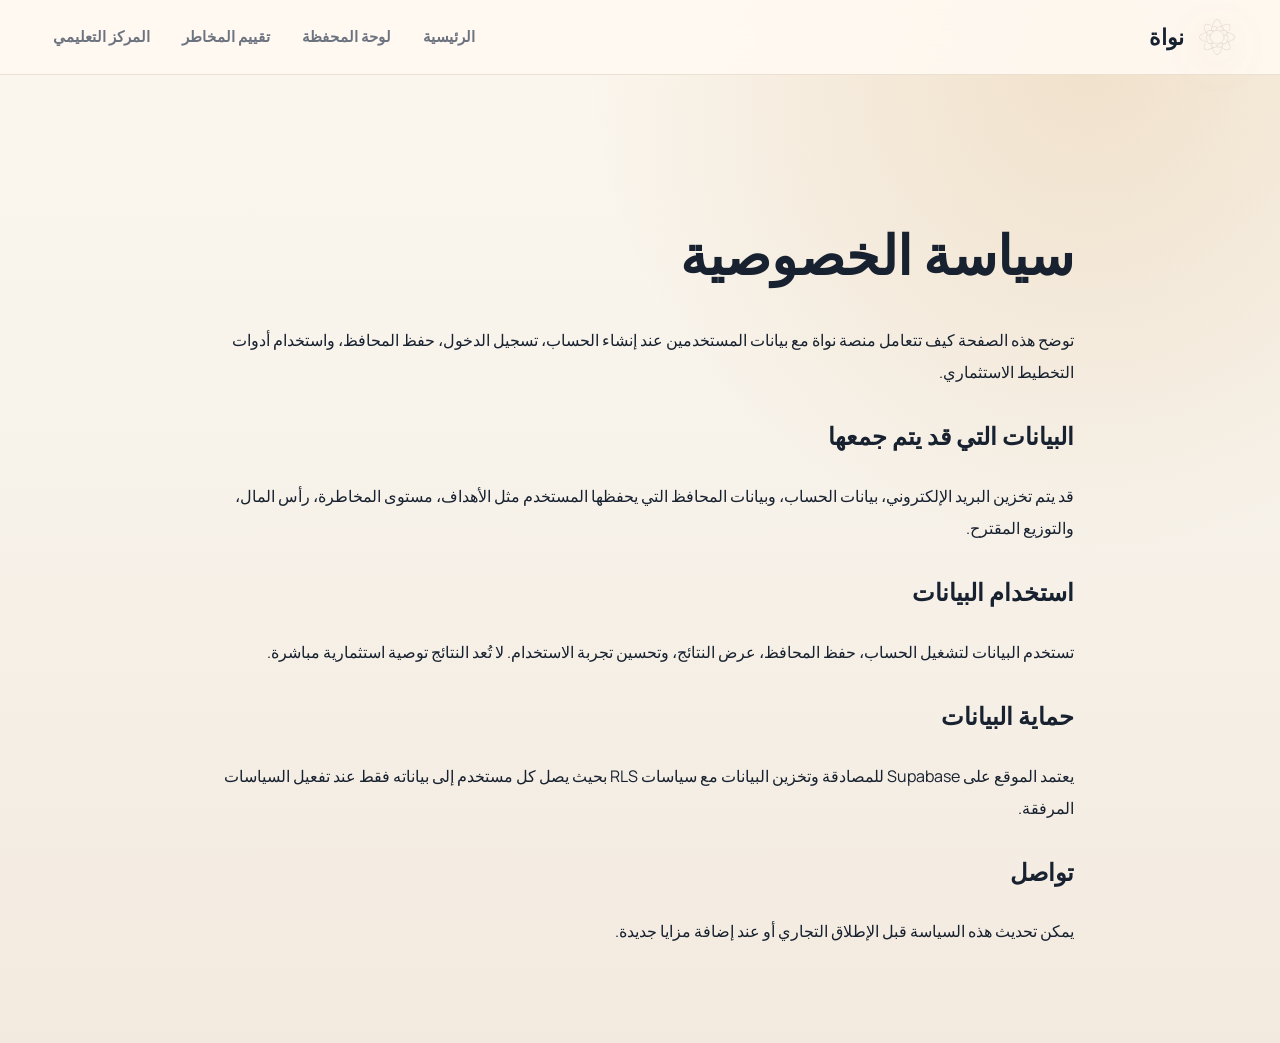
==== privacy.html @ 320603d1 "Publish Nawa site for GitHub Pages" ====
<!doctype html>
<html lang="ar" dir="rtl">
<head>
<meta charset="utf-8">
<meta name="viewport" content="width=device-width, initial-scale=1">
<title>سياسة الخصوصية | نواة</title>
<meta name="description" content="سياسة الخصوصية لمنصة نواة.">
<link rel="stylesheet" href="styles.css">
<link rel="icon" type="image/png" href="nawa-logo.png">
</head>
<body>
<header class="site-header"><a class="brand" href="index.html"><img class="brand-logo" src="nawa-logo.png" alt="شعار نواة"><span class="brand-name">نواة</span></a><nav class="main-nav"><a href="index.html">الرئيسية</a><a href="builder.html">لوحة المحفظة</a><a href="risk.html">تقييم المخاطر</a><a href="learn.html">المركز التعليمي</a></nav></header>
<main class="legal-page">
<section class="premium-card legal-card">
<h1>سياسة الخصوصية</h1>
<p>توضح هذه الصفحة كيف تتعامل منصة نواة مع بيانات المستخدمين عند إنشاء الحساب، تسجيل الدخول، حفظ المحافظ، واستخدام أدوات التخطيط الاستثماري.</p>
<h2>البيانات التي قد يتم جمعها</h2>
<p>قد يتم تخزين البريد الإلكتروني، بيانات الحساب، وبيانات المحافظ التي يحفظها المستخدم مثل الأهداف، مستوى المخاطرة، رأس المال، والتوزيع المقترح.</p>
<h2>استخدام البيانات</h2>
<p>تستخدم البيانات لتشغيل الحساب، حفظ المحافظ، عرض النتائج، وتحسين تجربة الاستخدام. لا تُعد النتائج توصية استثمارية مباشرة.</p>
<h2>حماية البيانات</h2>
<p>يعتمد الموقع على Supabase للمصادقة وتخزين البيانات مع سياسات RLS بحيث يصل كل مستخدم إلى بياناته فقط عند تفعيل السياسات المرفقة.</p>
<h2>تواصل</h2>
<p>يمكن تحديث هذه السياسة قبل الإطلاق التجاري أو عند إضافة مزايا جديدة.</p>
</section>
</main>
</body></html>
---- styles.css ----
@import url('https://fonts.googleapis.com/css2?family=Manrope:wght@400;500;600;700;800&display=swap');
:root{--bg:#f7f2ea;--panel:#fffaf3;--ink:#17212f;--muted:#6d7480;--line:#eadfce;--blue:#315fce;--teal:#0a816d;--amber:#c2832b;--rose:#d26452;--violet:#7665d8;--cream:#fff7ea;--soft:#f0e6d7;--shadow:0 22px 55px rgba(65,48,30,.12);--radius:22px}*{box-sizing:border-box}html{scroll-behavior:smooth}body{margin:0;background:radial-gradient(circle at 85% 5%,rgba(194,131,43,.18),transparent 34%),linear-gradient(180deg,#fbf6ee 0%,#f7f2ea 45%,#f3eadf 100%);color:var(--ink);font-family:"Segoe UI",Tahoma,Arial,sans-serif;line-height:1.75}a{color:inherit;text-decoration:none}.site-header{position:sticky;top:0;z-index:20;display:flex;align-items:center;justify-content:space-between;gap:18px;padding:14px max(20px,calc((100% - 1200px)/2));background:rgba(255,250,243,.88);border-bottom:1px solid rgba(234,223,206,.9);backdrop-filter:blur(18px)}.brand{display:inline-flex;align-items:center;gap:10px;font-weight:900}.brand-logo{width:46px;height:46px;object-fit:contain;filter:drop-shadow(0 10px 20px rgba(194,131,43,.25))}.brand-name{font-size:1.35rem}.main-nav{display:flex;align-items:center;gap:6px;flex-wrap:wrap}.main-nav a,.header-cta{padding:9px 13px;border-radius:999px;color:var(--muted);font-weight:800;font-size:.95rem}.main-nav a.active,.main-nav a:hover{background:#efe4d4;color:var(--ink)}.header-cta{background:var(--ink);color:#fff;white-space:nowrap}.hero,.section,.dashboard-shell,.site-footer{width:min(1200px,calc(100% - 36px));margin-inline:auto}.hero{min-height:calc(100svh - 90px);display:grid;grid-template-columns:minmax(0,1.08fr) minmax(340px,460px);align-items:center;gap:58px;padding:58px 0}.hero-copy h1,.page-title h1,.dashboard-hero h1{margin:0;max-width:840px;font-size:clamp(2.45rem,6vw,5.1rem);line-height:1.06;letter-spacing:-.04em}.dashboard-hero h1,.page-title h1{font-size:clamp(2.1rem,4vw,3.8rem)}.eyebrow{margin:0 0 10px;color:var(--teal);font-weight:950;letter-spacing:.04em}.lead{max-width:730px;margin:18px 0 0;color:var(--muted);font-size:1.12rem}.compact{max-width:620px}.hero-actions,.risk-actions{display:flex;gap:12px;flex-wrap:wrap;margin-top:30px}.button{display:inline-flex;align-items:center;justify-content:center;gap:9px;min-height:48px;padding:11px 18px;border:1px solid var(--line);border-radius:999px;background:#fff;color:var(--ink);font:inherit;font-weight:900;cursor:pointer;transition:.18s}.button:hover{transform:translateY(-2px);box-shadow:0 14px 28px rgba(23,33,47,.12)}.button.primary{color:#fff;background:linear-gradient(135deg,var(--teal),var(--blue));border-color:transparent}.button.secondary{background:#fffaf3}.button svg,.feature-card svg,.type-card svg,.security-band svg,.trust-row svg,.tool-panel h2 svg{width:20px;height:20px}.trust-row{display:flex;gap:10px;flex-wrap:wrap;margin-top:26px}.trust-row span{display:inline-flex;align-items:center;gap:7px;padding:8px 12px;border:1px solid var(--line);border-radius:999px;background:rgba(255,250,243,.75);color:var(--muted);font-weight:800}.portfolio-visual,.tool-panel,.risk-result,.feature-card,.type-card,.security-band,.status-card,.disclosure-card{background:rgba(255,250,243,.94);border:1px solid var(--line);border-radius:var(--radius);box-shadow:var(--shadow)}.premium-card{padding:26px}.visual-topline,.result-heading,.chart-head{display:flex;align-items:center;justify-content:space-between;gap:14px}.visual-topline span,.visual-topline strong{font-weight:950}.allocation-ring{--stock:55;--safe:28;--real:10;--alt:7;width:220px;height:220px;margin:28px auto;display:grid;place-items:center;border-radius:50%;background:conic-gradient(var(--blue) 0 calc(var(--stock)*1%),var(--teal) 0 calc((var(--stock) + var(--safe))*1%),var(--amber) 0 calc((var(--stock) + var(--safe) + var(--real))*1%),var(--rose) 0 100%);position:relative}.allocation-ring:after{content:"";position:absolute;inset:24px;border-radius:50%;background:var(--panel);box-shadow:inset 0 0 0 1px var(--line)}.allocation-ring span{position:relative;z-index:1;font-weight:950}.allocation-ring.large{width:250px;height:250px;flex:0 0 auto}.visual-ledger{display:grid;gap:13px}.visual-ledger div,.allocation-item{--w:50%;display:grid;gap:7px}.visual-ledger div:after,.allocation-item b{content:"";display:block;width:var(--w);height:9px;border-radius:99px;background:var(--bar)}.visual-ledger div{grid-template-columns:1fr auto}.visual-ledger div:after{grid-column:1/-1}.mini-chart{height:82px;display:flex;align-items:end;gap:10px;margin:10px 0 22px}.mini-chart span{flex:1;border-radius:14px 14px 4px 4px;background:linear-gradient(180deg,var(--teal),var(--blue));opacity:.82}.mini-chart span:nth-child(1){height:38%}.mini-chart span:nth-child(2){height:52%}.mini-chart span:nth-child(3){height:45%}.mini-chart span:nth-child(4){height:68%}.mini-chart span:nth-child(5){height:78%}.mini-chart span:nth-child(6){height:92%}.feature-grid,.portfolio-types,.principle-grid{display:grid;grid-template-columns:repeat(4,1fr);gap:18px;padding:26px 0 48px}.feature-card,.type-card,.principle-grid article,.disclosure-card{padding:24px}.feature-card i,.feature-card svg,.type-card i,.type-card svg{display:grid;place-items:center;width:46px;height:46px;border-radius:16px;background:#efe4d4;color:var(--teal);margin-bottom:14px}.feature-card h2,.type-card h2,.security-band h2,.principles h2{margin:0 0 10px}.feature-card p,.type-card p,.security-band p,.principle-grid p,.notes p,.site-footer p{color:var(--muted);margin:0}.security-band{display:grid;grid-template-columns:1fr .9fr;gap:28px;align-items:center;padding:30px;margin-bottom:54px}.security-band ul{display:grid;gap:12px;margin:0;padding:0;list-style:none}.security-band li{display:flex;gap:9px;align-items:center;font-weight:850}.dashboard-shell{padding:34px 0 50px}.dashboard-hero{display:flex;justify-content:space-between;align-items:end;gap:22px;margin-bottom:22px}.status-card{padding:20px;min-width:260px}.status-card span,.status-card small{display:block;color:var(--muted)}.status-card strong{display:block;font-size:1.2rem;margin:5px 0}.dashboard-grid{display:grid;grid-template-columns:390px minmax(0,1fr);gap:22px;align-items:start}.tool-panel{padding:24px}.tool-panel h2{display:flex;align-items:center;gap:8px;margin:0 0 18px}.form-grid{display:grid;gap:14px}label,legend{font-weight:850}input,select{width:100%;margin-top:7px;padding:12px 13px;border:1px solid var(--line);border-radius:16px;background:#fff;color:var(--ink);font:inherit}fieldset{margin:0;padding:14px;border:1px solid var(--line);border-radius:18px}.segmented{display:grid;gap:8px;margin-top:8px}.segmented label,.question-list label{display:flex;align-items:center;gap:8px;padding:9px 11px;border-radius:14px;background:#fff}.segmented input,.question-list input{width:auto;margin:0}.score-pill{padding:9px 14px;border-radius:999px;background:#efe4d4;color:var(--teal);font-weight:950}.result-layout{display:flex;gap:24px;align-items:center}.allocation-list{display:grid;gap:12px;flex:1}.allocation-item header{display:flex;align-items:center;justify-content:space-between}.allocation-item b{font-size:0;color:transparent}.insight-strip{display:grid;grid-template-columns:repeat(3,1fr);gap:12px;margin:20px 0}.insight-strip div{padding:15px;border:1px solid var(--line);border-radius:18px;background:#fff}.insight-strip span{display:block;color:var(--muted);font-size:.9rem}.insight-strip strong{font-size:1.15rem}.chart-card{padding:18px;border:1px solid var(--line);border-radius:20px;background:#fff;margin:18px 0}.chart-card h3{margin:0}.chart-head span{color:var(--muted);font-weight:800}.notes{display:grid;gap:10px}.notes p{padding:12px 14px;border-right:4px solid var(--teal);background:#fff;border-radius:14px}.risk-page{display:grid;grid-template-columns:1fr 360px;gap:22px;padding:42px 0 54px}.page-title{grid-column:1/-1;padding:20px 0}.question-list{display:grid;gap:16px}.question-list fieldset{background:var(--panel);box-shadow:var(--shadow)}.risk-result{position:sticky;top:92px;padding:24px;align-self:start}.meter{height:14px;border-radius:99px;background:#efe4d4;overflow:hidden}.meter span{display:block;height:100%;width:var(--meter,10%);background:linear-gradient(90deg,var(--teal),var(--amber),var(--rose));border-radius:inherit}.portfolio-types{grid-template-columns:repeat(3,1fr)}.type-card dl{display:grid;grid-template-columns:1fr auto;gap:8px;margin:18px 0 0}.type-card dt{color:var(--muted)}.type-card dd{margin:0;font-weight:950}.principles{padding-bottom:34px}.principle-grid{grid-template-columns:repeat(4,1fr);padding:0}.principle-grid article{background:#fff;border:1px solid var(--line);border-radius:20px}.principle-grid span{display:inline-grid;place-items:center;width:38px;height:38px;border-radius:14px;background:#efe4d4;color:var(--teal);font-weight:950}.disclosure-card{margin-bottom:50px}.site-footer{padding:24px 0 34px;border-top:1px solid var(--line);text-align:center}@media(max-width:980px){.hero,.dashboard-grid,.risk-page,.security-band{grid-template-columns:1fr}.dashboard-hero{align-items:start;flex-direction:column}.feature-grid,.principle-grid{grid-template-columns:repeat(2,1fr)}.portfolio-types{grid-template-columns:1fr}.result-layout{flex-direction:column}.insight-strip{grid-template-columns:repeat(2,1fr)}.risk-result{position:static}}@media(max-width:640px){.site-header{align-items:flex-start;flex-direction:column}.header-cta{display:none}.hero{padding-top:30px}.feature-grid,.principle-grid,.insight-strip{grid-template-columns:1fr}.allocation-ring.large{width:210px;height:210px}.premium-card,.tool-panel{padding:18px}.main-nav a{font-size:.88rem;padding:7px 9px}}


*{
    font-family: 'Manrope', sans-serif !important;
}


/* Risk Assessment Layout Fix */
.risk-tab,
.risk-level,
.risk-assessment,
.risk-card {
    display: flex;
    align-items: center;
    justify-content: space-between;
    gap: 12px;
    flex-wrap: wrap;
}

.risk-tab span,
.risk-level span,
.risk-assessment span,
.risk-card span {
    line-height: 1.7;
    white-space: normal;
    text-align: right;
}

.risk-tab h3,
.risk-level h3,
.risk-assessment h3,
.risk-card h3 {
    font-size: 1rem;
    line-height: 1.6;
}

@media (max-width: 768px) {
    .risk-tab,
    .risk-level,
    .risk-assessment,
    .risk-card {
        flex-direction: column;
        align-items: flex-start;
    }
}


/* ===== Risk Assessment Redesigned ===== */

.risk-assessment-container,
.risk-assessment,
.risk-card,
.risk-item,
.risk-box {
    width: 100%;
}

.risk-card,
.risk-item,
.risk-box {
    background: rgba(255,255,255,0.04);
    border: 1px solid rgba(255,255,255,0.08);
    border-radius: 18px;
    padding: 18px 20px;
    margin-bottom: 14px;
    display: flex;
    flex-direction: column;
    align-items: flex-start;
    justify-content: center;
    gap: 10px;
}

.risk-card h3,
.risk-item h3,
.risk-box h3,
.risk-card h4,
.risk-item h4,
.risk-box h4 {
    font-size: 18px;
    font-weight: 700;
    line-height: 1.8;
    color: #ffffff;
    margin: 0;
    text-align: right;
}

.risk-card p,
.risk-item p,
.risk-box p,
.risk-card span,
.risk-item span,
.risk-box span {
    font-size: 15px;
    line-height: 2;
    color: rgba(255,255,255,0.72);
    text-align: right;
    width: 100%;
    word-break: break-word;
}

.risk-score,
.risk-badge {
    padding: 8px 14px;
    border-radius: 12px;
    background: linear-gradient(135deg,#f6d365,#fda085);
    color: #071120;
    font-weight: 700;
    font-size: 14px;
    align-self: flex-start;
}

@media (max-width: 768px) {
    .risk-card,
    .risk-item,
    .risk-box {
        padding: 16px;
        border-radius: 16px;
    }

    .risk-card h3,
    .risk-item h3,
    .risk-box h3 {
        font-size: 16px;
    }

    .risk-card p,
    .risk-item p,
    .risk-box p {
        font-size: 14px;
        line-height: 1.9;
    }
}


/* ===== Better Risk Assessment Tab Design ===== */
.risk-page-pro{
  grid-template-columns:minmax(0,1fr) 390px !important;
  gap:26px !important;
  align-items:start;
  padding-top:34px !important;
}

.risk-hero-pro{
  position:relative;
  padding:34px !important;
  border:1px solid rgba(234,223,206,.85);
  border-radius:28px;
  background:
    radial-gradient(circle at 12% 10%, rgba(194,131,43,.16), transparent 34%),
    linear-gradient(135deg, rgba(255,250,243,.96), rgba(245,236,222,.82));
  box-shadow:0 22px 55px rgba(65,48,30,.10);
  overflow:hidden;
}

.risk-hero-pro:after{
  content:"";
  position:absolute;
  left:-70px;
  top:-70px;
  width:190px;
  height:190px;
  border-radius:50%;
  background:rgba(10,129,109,.08);
}

.risk-hero-pro h1{
  max-width:820px;
  margin-bottom:10px;
}

.risk-hero-pills{
  display:flex;
  gap:10px;
  flex-wrap:wrap;
  margin-top:22px;
}

.risk-hero-pills span{
  display:inline-flex;
  align-items:center;
  gap:8px;
  padding:9px 13px;
  border-radius:999px;
  background:#fffaf3;
  border:1px solid var(--line);
  color:var(--ink);
  font-weight:850;
  box-shadow:0 10px 26px rgba(65,48,30,.06);
}

.risk-hero-pills svg{
  width:18px;
  height:18px;
  color:var(--teal);
}

.risk-question-grid{
  gap:18px !important;
}

.risk-question-card{
  position:relative;
  padding:24px !important;
  border-radius:24px !important;
  background:rgba(255,250,243,.95) !important;
  border:1px solid rgba(234,223,206,.95) !important;
  box-shadow:0 18px 42px rgba(65,48,30,.09) !important;
  transition:.2s ease;
}

.risk-question-card:hover{
  transform:translateY(-2px);
  box-shadow:0 24px 55px rgba(65,48,30,.12) !important;
}

.risk-question-card .question-number{
  display:inline-grid;
  place-items:center;
  width:42px;
  height:42px;
  border-radius:15px;
  background:#efe4d4;
  color:var(--teal);
  font-weight:950;
  margin-bottom:12px;
}

.risk-question-card legend{
  display:block;
  width:100%;
  margin-bottom:14px;
  font-size:1.08rem;
  line-height:1.8;
  font-weight:950;
  color:var(--ink);
}

.risk-question-card label{
  display:flex !important;
  align-items:center !important;
  gap:12px !important;
  min-height:48px;
  padding:12px 14px !important;
  margin-top:10px;
  border:1px solid transparent;
  border-radius:16px !important;
  background:#fff !important;
  color:var(--ink);
  cursor:pointer;
  transition:.18s ease;
}

.risk-question-card label:hover{
  border-color:rgba(10,129,109,.25);
  background:#fbf6ee !important;
}

.risk-question-card input[type="radio"]{
  appearance:none;
  width:20px !important;
  height:20px !important;
  margin:0 !important;
  border-radius:50%;
  border:2px solid #d6c7b3;
  background:#fff;
  flex:0 0 auto;
}

.risk-question-card input[type="radio"]:checked{
  border:6px solid var(--teal);
  box-shadow:0 0 0 4px rgba(10,129,109,.10);
}

.risk-question-card label:has(input[type="radio"]:checked){
  border-color:rgba(10,129,109,.35);
  background:linear-gradient(135deg,#ffffff,#f5eee4) !important;
}

.risk-question-card label span{
  color:var(--ink);
  line-height:1.7;
  font-weight:800;
}

.risk-result-pro{
  padding:26px !important;
  border-radius:28px !important;
  background:
    radial-gradient(circle at top left, rgba(49,95,206,.12), transparent 32%),
    rgba(255,250,243,.96) !important;
  border:1px solid rgba(234,223,206,.95) !important;
  box-shadow:0 24px 60px rgba(65,48,30,.13) !important;
}

.risk-result-top{
  display:flex;
  align-items:center;
  justify-content:space-between;
  gap:10px;
  margin-bottom:22px;
}

.risk-mini-label{
  color:var(--muted);
  font-weight:850;
}

.risk-badge-pro{
  padding:8px 12px;
  border-radius:999px;
  background:#17212f;
  color:#fff;
  font-size:.82rem;
  font-weight:900;
}

.risk-gauge{
  padding:18px;
  border-radius:22px;
  background:#fff;
  border:1px solid var(--line);
  margin-bottom:20px;
}

.risk-result-pro .meter{
  height:16px !important;
  background:#efe4d4 !important;
  border-radius:999px !important;
}

.risk-result-pro .meter span{
  width:var(--meter,10%) !important;
  background:linear-gradient(90deg,var(--teal),var(--amber),var(--rose)) !important;
}

.risk-gauge-labels{
  display:flex;
  justify-content:space-between;
  margin-top:9px;
  color:var(--muted);
  font-size:.84rem;
  font-weight:800;
}

.risk-result-pro h2{
  margin:10px 0 8px;
  font-size:2.1rem;
  line-height:1.25;
  color:var(--ink);
}

.risk-result-pro p{
  margin:0;
  color:var(--muted);
  line-height:1.9;
  font-weight:750;
}

.risk-summary-list{
  display:grid;
  gap:10px;
  margin:22px 0;
}

.risk-summary-list div{
  display:grid;
  grid-template-columns:95px 1fr;
  gap:10px;
  align-items:start;
  padding:12px 14px;
  border-radius:16px;
  background:#fff;
  border:1px solid var(--line);
}

.risk-summary-list strong{
  color:var(--ink);
  font-weight:950;
}

.risk-summary-list span{
  color:var(--muted);
  line-height:1.7;
  font-weight:750;
}

@media(max-width:980px){
  .risk-page-pro{
    grid-template-columns:1fr !important;
  }
  .risk-result-pro{
    position:static !important;
  }
}

@media(max-width:640px){
  .risk-hero-pro{
    padding:22px !important;
  }
  .risk-question-card{
    padding:18px !important;
  }
  .risk-summary-list div{
    grid-template-columns:1fr;
  }
}


/* ===== Risk Question Number Alignment Fix ===== */

.risk-question-card{
    display:flex !important;
    flex-direction:column;
}

.risk-question-card legend{
    display:flex !important;
    align-items:flex-start;
    gap:14px;
    padding:0;
    margin:0 0 16px 0 !important;
}

.risk-question-card .question-number{
    margin:0 !important;
    flex:0 0 auto;
}

.risk-question-card legend::before{
    content:'';
    display:none;
}



/* ===== Put Question Inside Options Box ===== */

.risk-question-card{
    padding-top:20px !important;
}

.risk-question-card legend{
    display:flex !important;
    align-items:center !important;
    gap:12px !important;
    background:#fff !important;
    border:1px solid rgba(234,223,206,.9);
    border-radius:16px;
    padding:14px 16px !important;
    margin-bottom:16px !important;
    line-height:1.9;
    box-shadow:0 8px 24px rgba(65,48,30,.05);
}

.risk-question-card .question-number{
    width:38px !important;
    height:38px !important;
    border-radius:12px !important;
    font-size:.9rem;
}



/* ===== Real Fix: Question Title Inside Risk Options Box ===== */
.risk-question-card{
    position: relative !important;
    display: block !important;
    padding: 22px !important;
    overflow: hidden !important;
}

.risk-question-card legend{
    display: none !important;
}

.risk-question-title{
    display: flex !important;
    align-items: center !important;
    gap: 12px !important;
    width: 100% !important;
    background: #ffffff !important;
    border: 1px solid rgba(234,223,206,.95) !important;
    border-radius: 16px !important;
    padding: 14px 16px !important;
    margin: 0 0 16px 0 !important;
    color: var(--ink) !important;
    font-size: 1.05rem !important;
    font-weight: 950 !important;
    line-height: 1.8 !important;
    box-shadow: 0 10px 24px rgba(65,48,30,.06) !important;
}

.risk-question-title .question-number{
    display: inline-grid !important;
    place-items: center !important;
    width: 40px !important;
    height: 40px !important;
    min-width: 40px !important;
    border-radius: 13px !important;
    background: #efe4d4 !important;
    color: var(--teal) !important;
    font-size: .9rem !important;
    font-weight: 950 !important;
    margin: 0 !important;
}

.risk-question-title + label{
    margin-top: 0 !important;
}

@media(max-width:640px){
    .risk-question-title{
        align-items: flex-start !important;
        font-size: .98rem !important;
        padding: 12px !important;
    }
}


/* ===== Advanced Performance Analysis ===== */

.performance-card{
    background: linear-gradient(180deg,#fffdf9,#f8f1e8) !important;
    border-radius: 30px !important;
    padding: 30px !important;
    border: 1px solid rgba(234,223,206,.95) !important;
    box-shadow: 0 24px 60px rgba(65,48,30,.10) !important;
}

.performance-head{
    margin-bottom: 24px;
}

.performance-head h3{
    font-size: 1.8rem;
    margin-bottom: 6px;
}

.performance-badge{
    background:#17212f;
    color:#fff;
    padding:10px 14px;
    border-radius:999px;
    font-size:.85rem;
    font-weight:900;
}

.performance-metrics{
    display:grid;
    grid-template-columns:repeat(3,1fr);
    gap:14px;
    margin-bottom:28px;
}

.metric-box{
    background:#fff;
    border:1px solid var(--line);
    border-radius:22px;
    padding:20px;
    box-shadow:0 10px 24px rgba(65,48,30,.05);
}

.metric-box small{
    display:block;
    color:var(--muted);
    margin-bottom:10px;
    font-weight:800;
}

.metric-box strong{
    font-size:2rem;
    color:var(--ink);
    font-weight:950;
}

.performance-chart{
    background:#fff;
    border:1px solid var(--line);
    border-radius:26px;
    padding:26px;
    margin-bottom:24px;
}

.chart-line{
    height:260px;
    display:flex;
    align-items:flex-end;
    gap:14px;
}

.chart-line span{
    flex:1;
    border-radius:18px 18px 8px 8px;
    background:linear-gradient(180deg,#315fce,#0a816d);
    box-shadow:0 12px 24px rgba(49,95,206,.18);
    position:relative;
    transition:.3s ease;
}

.chart-line span:hover{
    transform:translateY(-4px);
    opacity:.92;
}

.chart-line span:after{
    content:'';
    position:absolute;
    inset:0;
    background:linear-gradient(180deg,rgba(255,255,255,.22),transparent);
    border-radius:inherit;
}

.chart-labels{
    display:flex;
    justify-content:space-between;
    margin-top:18px;
    color:var(--muted);
    font-weight:850;
}

.performance-insights{
    display:grid;
    grid-template-columns:repeat(2,1fr);
    gap:16px;
}

.insight-item{
    background:#fff;
    border:1px solid var(--line);
    border-radius:22px;
    padding:20px;
}

.insight-item strong{
    display:block;
    margin-bottom:10px;
    font-size:1rem;
}

.insight-item p{
    margin:0;
    color:var(--muted);
    line-height:1.9;
}

@media(max-width:860px){
    .performance-metrics,
    .performance-insights{
        grid-template-columns:1fr;
    }

    .chart-line{
        height:200px;
    }
}

/* ===== Professional Portfolio Performance Chart V2 ===== */
.performance-pro-card{
  padding:28px !important;
  border-radius:28px !important;
  background:linear-gradient(180deg,#fffdf9,#f7efe3) !important;
  border:1px solid rgba(234,223,206,.98) !important;
  box-shadow:0 24px 60px rgba(65,48,30,.12) !important;
  overflow:hidden;
}

.performance-pro-head{
  margin-bottom:20px;
}

.performance-pro-head h3{
  margin:0 !important;
  font-size:1.7rem;
  line-height:1.4;
}

.performance-pro-head .eyebrow{
  margin:0 0 4px !important;
}

.forecast-chip{
  padding:9px 13px;
  border-radius:999px;
  background:#17212f;
  color:#fff !important;
  font-size:.82rem;
  font-weight:950;
  white-space:nowrap;
}

.forecast-kpis{
  display:grid;
  grid-template-columns:repeat(3,1fr);
  gap:12px;
  margin:20px 0;
}

.forecast-kpis article{
  background:#fff;
  border:1px solid var(--line);
  border-radius:20px;
  padding:16px;
  box-shadow:0 12px 28px rgba(65,48,30,.06);
}

.forecast-kpis span{
  display:block;
  color:var(--muted);
  font-size:.86rem;
  font-weight:850;
  margin-bottom:8px;
}

.forecast-kpis strong{
  display:block;
  color:var(--ink);
  font-size:1.45rem;
  font-weight:950;
  line-height:1.3;
}

.professional-chart-wrap{
  background:#fffaf3;
  border:1px solid var(--line);
  border-radius:24px;
  padding:14px;
  min-height:330px;
  box-shadow:inset 0 1px 0 rgba(255,255,255,.8);
}

#performance-chart{
  display:block;
  width:100%;
  height:300px;
  border-radius:18px;
}

.forecast-insights{
  display:grid;
  grid-template-columns:repeat(2,1fr);
  gap:12px;
  margin-top:16px;
}

.forecast-insights div{
  background:#fff;
  border:1px solid var(--line);
  border-radius:20px;
  padding:16px;
}

.forecast-insights strong{
  display:block;
  color:var(--ink);
  margin-bottom:8px;
  font-weight:950;
}

.forecast-insights p{
  margin:0;
  color:var(--muted);
  line-height:1.9;
}

@media(max-width:860px){
  .forecast-kpis,
  .forecast-insights{
    grid-template-columns:1fr;
  }

  .professional-chart-wrap{
    min-height:280px;
  }

  #performance-chart{
    height:250px;
  }
}

/* ===== Auth Frontend Pages ===== */
.auth-shell{width:min(1120px,calc(100% - 36px));margin:54px auto;display:grid;grid-template-columns:minmax(0,1fr) 420px;gap:24px;align-items:stretch}
.auth-card,.auth-side,.account-card{background:rgba(255,250,243,.95);border:1px solid var(--line);border-radius:28px;box-shadow:var(--shadow)}
.auth-card{padding:34px}.auth-copy h1{margin:0;font-size:clamp(2rem,4vw,3.4rem);line-height:1.15}.auth-copy p{max-width:650px;color:var(--muted);margin-top:12px}.auth-form{display:grid;gap:16px;margin-top:28px}.auth-form label{color:var(--ink)}.auth-form input{margin-top:8px}.auth-row{display:flex;align-items:center;justify-content:space-between;gap:12px;flex-wrap:wrap}.auth-check{display:flex!important;align-items:center;gap:9px;color:var(--muted)!important;font-weight:800}.auth-check input{width:auto;margin:0}.auth-check.full{align-items:flex-start}.auth-link,.auth-switch a{color:var(--teal);font-weight:900}.auth-submit{width:100%;margin-top:6px}.auth-switch{text-align:center;color:var(--muted);margin:8px 0 0}.auth-side{padding:30px;background:radial-gradient(circle at 20% 10%,rgba(10,129,109,.14),transparent 30%),linear-gradient(160deg,#fffaf3,#f1e5d5)}.auth-side-icon{width:64px;height:64px;border-radius:22px;display:grid;place-items:center;background:#17212f;color:#fff;margin-bottom:18px}.auth-side-icon svg{width:30px;height:30px}.auth-side h2{margin:0 0 12px;font-size:1.7rem}.auth-side p{color:var(--muted);line-height:1.9}.auth-benefits{display:grid;gap:10px;margin-top:22px}.auth-benefits span{display:flex;align-items:center;gap:10px;background:#fff;border:1px solid var(--line);border-radius:16px;padding:12px 14px;font-weight:850}.auth-benefits svg{width:18px;height:18px;color:var(--teal)}.account-grid{display:grid;grid-template-columns:repeat(3,1fr);gap:18px;margin-bottom:50px}.account-card{padding:24px}.account-card svg{width:34px;height:34px;color:var(--teal);margin-bottom:12px}.account-card h3{margin:0 0 8px}.account-card p{color:var(--muted)}@media(max-width:900px){.auth-shell,.account-grid{grid-template-columns:1fr}}

/* ===== Supabase Auth States ===== */
button:disabled{
  opacity:.65;
  cursor:not-allowed;
  transform:none!important;
}

#logout-button{
  margin-top:14px;
  width:100%;
}

/* ===== User Saved Portfolios ===== */
.result-actions{display:flex;align-items:center;gap:10px;flex-wrap:wrap}
#save-portfolio-button{min-height:42px;padding:9px 15px}
.saved-portfolios-section{margin:0 0 54px}
.section-heading{display:flex;justify-content:space-between;align-items:center;gap:16px;margin:26px 0 18px}
.section-heading h2{margin:0;font-size:2rem}
.saved-portfolios-list{display:grid;gap:16px}
.saved-portfolio-card,.empty-state{background:rgba(255,250,243,.95);border:1px solid var(--line);border-radius:24px;box-shadow:var(--shadow);padding:22px}
.saved-card-top{display:flex;align-items:flex-start;justify-content:space-between;gap:16px;margin-bottom:16px}
.saved-card-top h3{margin:0 0 4px}
.saved-card-top span,.saved-card-metrics span{color:var(--muted);font-weight:800}
.saved-card-top>strong{color:var(--teal);font-size:1.5rem}
.saved-card-metrics{display:grid;grid-template-columns:repeat(3,1fr);gap:12px}
.saved-card-metrics div{background:#fff;border:1px solid var(--line);border-radius:16px;padding:12px}
.saved-card-metrics strong{display:block;margin-top:4px}
@media(max-width:760px){.section-heading{align-items:flex-start;flex-direction:column}.saved-card-metrics{grid-template-columns:1fr}}

/* ===== Save Portfolio Session Fix ===== */
#save-portfolio-button:disabled{
  opacity:.7;
  cursor:not-allowed;
}

/* ===== Auth Header User Menu ===== */
.auth-header-actions{
  display:flex;
  align-items:center;
  gap:10px;
  position:relative;
}

.user-menu-wrapper{
  position:relative;
}

.user-menu-button{
  display:inline-flex;
  align-items:center;
  gap:8px;
  min-height:42px;
  padding:9px 13px;
  border:1px solid var(--line);
  border-radius:999px;
  background:#fffaf3;
  color:var(--ink);
  font:inherit;
  font-weight:900;
  cursor:pointer;
  box-shadow:0 10px 24px rgba(65,48,30,.08);
}

.user-avatar{
  width:28px;
  height:28px;
  display:inline-grid;
  place-items:center;
  border-radius:50%;
  background:#17212f;
  color:#fff;
  font-size:.85rem;
}

.user-dropdown{
  position:absolute;
  top:calc(100% + 10px);
  left:0;
  min-width:190px;
  background:#fffaf3;
  border:1px solid var(--line);
  border-radius:18px;
  box-shadow:0 22px 48px rgba(65,48,30,.16);
  padding:8px;
  z-index:999;
}

.user-dropdown a,
.user-dropdown button{
  width:100%;
  display:block;
  text-align:right;
  padding:11px 12px;
  border:0;
  border-radius:12px;
  background:transparent;
  color:var(--ink);
  font:inherit;
  font-weight:850;
  cursor:pointer;
}

.user-dropdown a:hover,
.user-dropdown button:hover{
  background:#efe4d4;
}

.logout-menu-button{
  color:#d26452!important;
}

@media(max-width:760px){
  .auth-header-actions{
    width:100%;
  }

  .user-menu-wrapper,
  .user-menu-button{
    width:100%;
  }

  .user-dropdown{
    right:0;
    left:auto;
  }
}

/* ===== Session Timeout Warning ===== */
.session-warning-box{
  position:fixed;
  bottom:24px;
  right:24px;
  width:min(360px,calc(100% - 32px));
  background:#fffaf3;
  border:1px solid var(--line);
  border-radius:22px;
  box-shadow:0 24px 60px rgba(65,48,30,.22);
  padding:18px;
  z-index:99999;
}

.session-warning-box strong{
  display:block;
  color:var(--ink);
  margin-bottom:6px;
  font-size:1.05rem;
}

.session-warning-box p{
  margin:0 0 12px;
  color:var(--muted);
  line-height:1.7;
}

.session-warning-box button{
  width:100%;
  border:0;
  border-radius:14px;
  padding:11px 14px;
  background:var(--teal);
  color:#fff;
  font:inherit;
  font-weight:900;
  cursor:pointer;
}

/* Portfolio CRUD */
.portfolio-actions{
  display:flex;
  gap:10px;
  margin-top:14px;
  flex-wrap:wrap;
}

.button.danger{
  background:#d26452;
  color:#fff;
  border-color:transparent;
}

.saved-portfolios-section{
  margin:40px 0;
}

.saved-portfolios-list{
  display:grid;
  gap:16px;
}

/* Supabase Email Password Reset Pages */
.local-reset-page{min-height:100vh;display:grid;place-items:center;padding:28px}
.local-reset-card{width:min(520px,100%);background:rgba(255,250,243,.96);border:1px solid var(--line);border-radius:28px;box-shadow:var(--shadow);padding:30px}
.reset-brand{margin-bottom:22px}
.local-reset-message{margin:16px 0;padding:12px 14px;border-radius:16px;border:1px solid var(--line);font-weight:800;line-height:1.8}
.local-reset-message.info{background:#fff;color:var(--muted)}
.local-reset-message.success{background:#edf8f3;color:var(--teal);border-color:rgba(10,129,109,.25)}
.local-reset-message.error{background:#fff1ef;color:#d26452;border-color:rgba(210,100,82,.25)}

/* Security helpers */
.nawa-honeypot{
  position:absolute!important;
  left:-9999px!important;
  width:1px!important;
  height:1px!important;
  overflow:hidden!important;
  opacity:0!important;
}

/* Launch legal pages */
.legal-page{padding:48px 24px;max-width:980px;margin:0 auto}.legal-card{padding:32px;line-height:2}.legal-card h1{font-size:clamp(32px,5vw,54px);margin-bottom:16px}.legal-card h2{margin-top:24px;font-size:24px}.auth-check a{color:var(--teal);font-weight:900;text-decoration:none}.auth-check a:hover{text-decoration:underline}
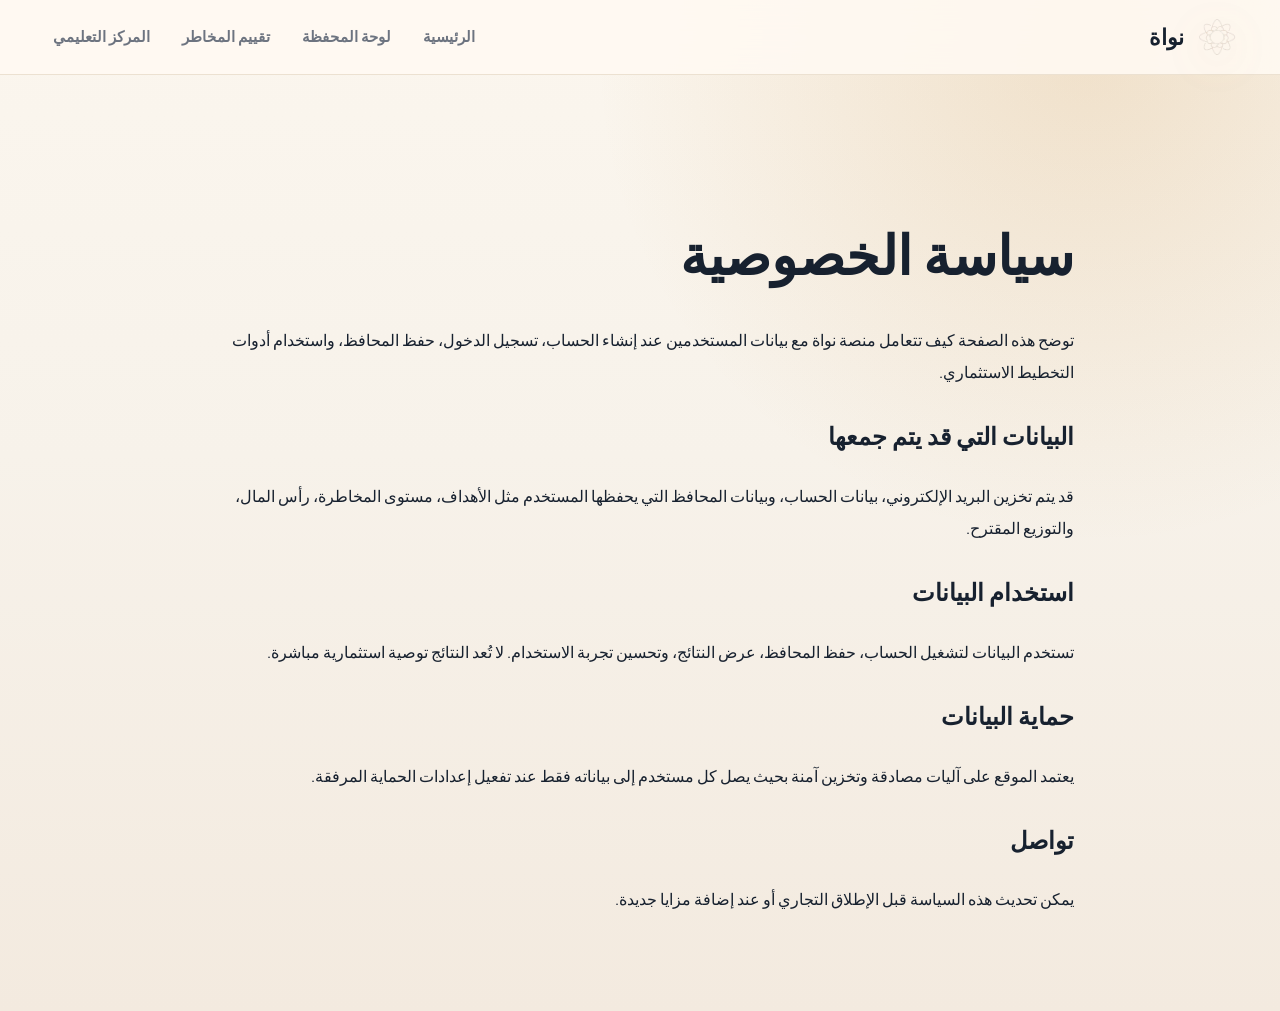
==== commit be5a0f15: "Remove visible Supabase wording" ====
--- a/privacy.html
+++ b/privacy.html
@@ -19,9 +19,9 @@
 <h2>استخدام البيانات</h2>
 <p>تستخدم البيانات لتشغيل الحساب، حفظ المحافظ، عرض النتائج، وتحسين تجربة الاستخدام. لا تُعد النتائج توصية استثمارية مباشرة.</p>
 <h2>حماية البيانات</h2>
-<p>يعتمد الموقع على Supabase للمصادقة وتخزين البيانات مع سياسات RLS بحيث يصل كل مستخدم إلى بياناته فقط عند تفعيل السياسات المرفقة.</p>
+<p>يعتمد الموقع على آليات مصادقة وتخزين آمنة بحيث يصل كل مستخدم إلى بياناته فقط عند تفعيل إعدادات الحماية المرفقة.</p>
 <h2>تواصل</h2>
 <p>يمكن تحديث هذه السياسة قبل الإطلاق التجاري أو عند إضافة مزايا جديدة.</p>
 </section>
 </main>
-</body></html>+</body></html>
